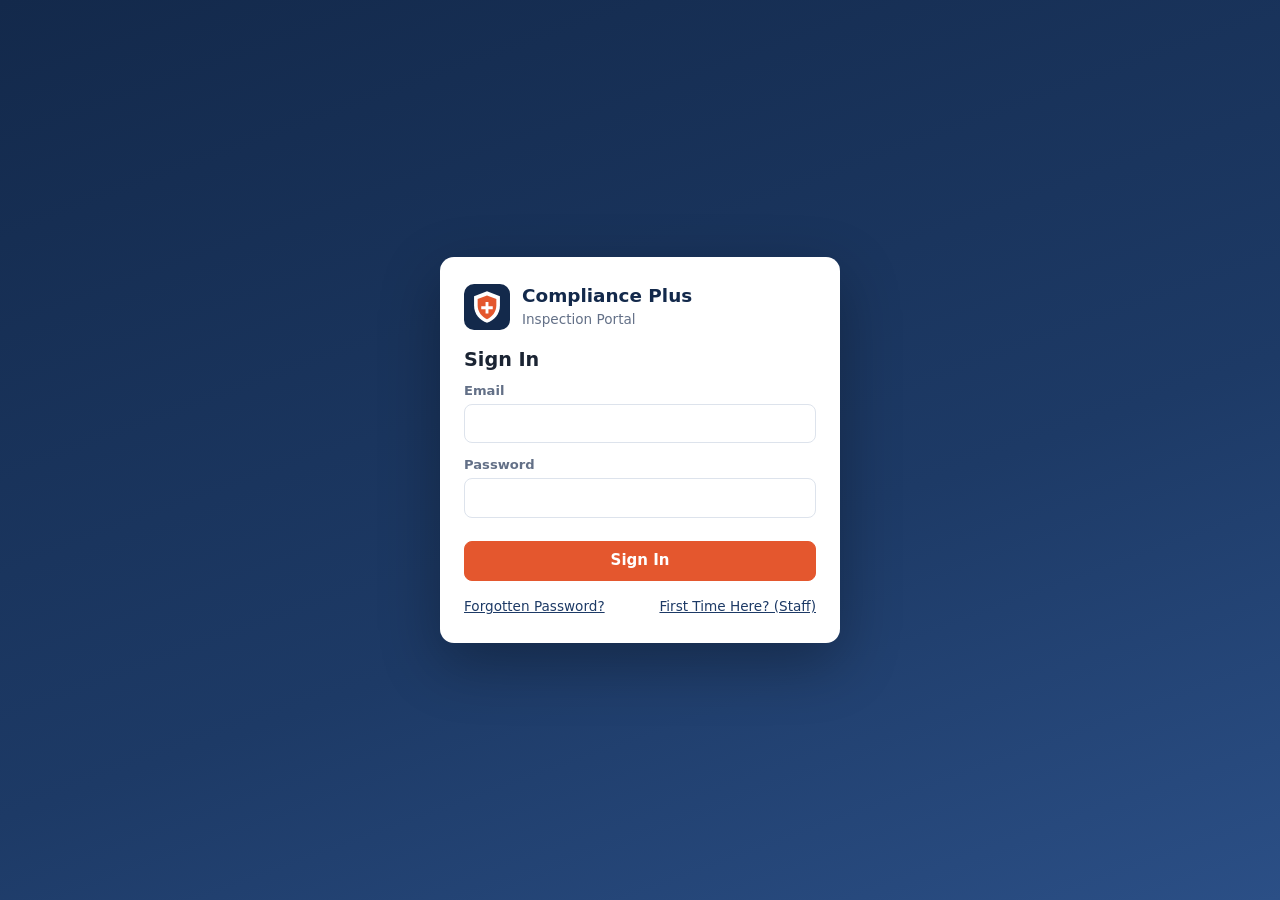
==== index.html @ 5e8f0bab "3D plan: Drone (fly) and Walk (eye height, walls block, doorways open) modes with keyboard, mouse, t" ====
<!doctype html>
<html lang="en-GB">
<head>
  <meta charset="utf-8">
  <meta name="viewport" content="width=device-width, initial-scale=1, viewport-fit=cover">
  <title>Compliance Plus Portal</title>
  <meta name="theme-color" content="#13294b">
  <link rel="icon" href="icon.svg" type="image/svg+xml">
  <link rel="manifest" href="manifest.webmanifest">
  <link rel="stylesheet" href="styles.css?v=1.5.0">
</head>
<body>
  <div id="app">
    <aside id="sidebar">
      <div class="brand" onclick="location.hash='#/'">
        <img src="icon.svg" alt="" class="brand-icon">
        <div>
          <div class="brand-name" id="brandName">Compliance Plus</div>
          <div class="brand-sub">Inspection Portal</div>
        </div>
      </div>
      <nav id="nav">
        <a href="#/" data-nav="dashboard"><span class="ni">▦</span><span>Dashboard</span></a>
        <a href="#/clients" data-nav="clients" class="staff-only"><span class="ni">◉</span><span>Clients &amp; Sites</span></a>
        <a href="#/due" data-nav="due" class="staff-only"><span class="ni">◷</span><span>Due &amp; Overdue</span></a>
        <a href="#/scan" data-nav="scan"><span class="ni">▣</span><span>Scan QR</span></a>
        <a href="#/settings" data-nav="settings" class="staff-only"><span class="ni">⚙</span><span>Settings</span></a>
        <a href="#/account" data-nav="account" class="cloud-only"><span class="ni">☺</span><span>Account</span></a>
      </nav>
      <div class="sidebar-foot" id="storageNote"></div>
    </aside>
    <main id="main">
      <header id="topbar">
        <div id="crumbs"></div>
        <div class="top-actions">
          <input id="quickSearch" type="search" placeholder="Find Item Ref, Client Or Site…" autocomplete="off">
        </div>
      </header>
      <section id="view"></section>
    </main>
  </div>
  <div id="printArea"></div>
  <div id="modalRoot"></div>
  <div id="toast"></div>

  <script src="config.js?v=1.5.0"></script>
  <script src="vendor/three.r128.min.js"></script>
  <script src="vendor/qrcode.min.js"></script>
  <script src="vendor/supabase.2.45.4.js"></script>
  <script src="js/store.js?v=1.5.0"></script>
  <script src="js/checklists.js?v=1.5.0"></script>
  <script src="js/plan2d.js?v=1.5.0"></script>
  <script src="js/plan3d.js?v=1.5.0"></script>
  <script src="js/qr.js?v=1.5.0"></script>
  <script src="js/report.js?v=1.5.0"></script>
  <script src="js/demo.js?v=1.5.0"></script>
  <script src="js/core.js?v=1.5.0"></script>
  <script src="js/cloud.js?v=1.5.0"></script>
  <script src="js/auth.js?v=1.5.0"></script>
  <script src="js/site.js?v=1.5.0"></script>
  <script src="js/item.js?v=1.5.0"></script>
  <script src="js/firedoor.js?v=1.5.0"></script>
  <script src="js/assess.js?v=1.5.0"></script>
  <script src="js/app.js?v=1.5.0"></script>
</body>
</html>
---- styles.css ----
:root {
  --navy: #13294b;
  --navy-2: #1d3a66;
  --accent: #e4572e;
  --accent-2: #c8441e;
  --bg: #f4f6fa;
  --card: #ffffff;
  --line: #dde3ec;
  --text: #1b2433;
  --muted: #637087;
  --pass: #2e9e5b;
  --fail: #d64545;
  --adv: #e0a020;
  --untested: #8a94a6;
  --radius: 10px;
  --shadow: 0 1px 2px rgba(19, 41, 75, .06), 0 4px 14px rgba(19, 41, 75, .06);
  font-family: "Segoe UI", system-ui, -apple-system, Roboto, Arial, sans-serif;
  color: var(--text);
}
* { box-sizing: border-box; }
html, body { margin: 0; height: 100%; background: var(--bg); }
body { font-size: 15px; line-height: 1.45; }
a { color: var(--navy-2); }
h1, h2, h3, h4 { margin: 0 0 .5em; line-height: 1.2; }
h1 { font-size: 1.5rem; }
h2 { font-size: 1.2rem; }
h3 { font-size: 1.02rem; }

#app { display: flex; min-height: 100vh; }
#sidebar {
  width: 230px; flex: 0 0 230px; background: var(--navy); color: #fff;
  display: flex; flex-direction: column; position: sticky; top: 0; height: 100vh;
}
.brand { display: flex; gap: 10px; align-items: center; padding: 18px 16px; cursor: pointer; border-bottom: 1px solid rgba(255,255,255,.08); }
.brand-icon { width: 38px; height: 38px; }
.brand-name { font-weight: 700; font-size: 1.05rem; }
.brand-sub { font-size: .75rem; opacity: .7; letter-spacing: .04em; text-transform: uppercase; }
#nav { display: flex; flex-direction: column; padding: 10px 8px; gap: 2px; }
#nav a { color: #d7e0ee; text-decoration: none; padding: 10px 12px; border-radius: 8px; display: flex; gap: 10px; align-items: center; }
#nav a:hover { background: rgba(255,255,255,.07); color: #fff; }
#nav a.active { background: var(--accent); color: #fff; }
.ni { width: 18px; text-align: center; }
.sidebar-foot { margin-top: auto; padding: 14px 16px; font-size: .75rem; opacity: .7; }

#main { flex: 1; min-width: 0; display: flex; flex-direction: column; }
#topbar {
  display: flex; justify-content: space-between; align-items: center; gap: 12px;
  padding: 12px 24px; background: var(--card); border-bottom: 1px solid var(--line); position: sticky; top: 0; z-index: 20;
}
#crumbs { font-size: .9rem; color: var(--muted); white-space: nowrap; overflow: hidden; text-overflow: ellipsis; }
#crumbs a { text-decoration: none; }
#quickSearch { width: 280px; max-width: 45vw; }
#view { padding: 22px 24px 60px; max-width: 1400px; width: 100%; }

/* Controls */
input, select, textarea {
  font: inherit; color: inherit; border: 1px solid var(--line); border-radius: 8px; padding: 8px 10px; background: #fff; width: 100%;
}
textarea { min-height: 70px; resize: vertical; }
input:focus, select:focus, textarea:focus { outline: 2px solid rgba(228,87,46,.35); border-color: var(--accent); }
label { display: block; font-size: .82rem; color: var(--muted); font-weight: 600; margin-bottom: 4px; }
.field { margin-bottom: 12px; }
.grid2 { display: grid; grid-template-columns: 1fr 1fr; gap: 0 14px; }
.grid3 { display: grid; grid-template-columns: repeat(3, 1fr); gap: 0 14px; }
.grid4 { display: grid; grid-template-columns: repeat(4, 1fr); gap: 0 14px; }
.btn {
  font: inherit; font-weight: 600; border: 1px solid var(--line); background: #fff; color: var(--text);
  padding: 8px 14px; border-radius: 8px; cursor: pointer; display: inline-flex; align-items: center; gap: 6px; text-decoration: none; white-space: nowrap;
}
.btn:hover { border-color: #b9c3d3; }
.btn.primary { background: var(--accent); border-color: var(--accent); color: #fff; }
.btn.primary:hover { background: var(--accent-2); }
.btn.navy { background: var(--navy); border-color: var(--navy); color: #fff; }
.btn.danger { color: var(--fail); }
.btn.small { padding: 5px 10px; font-size: .85rem; }
.btn.active { background: var(--navy); color: #fff; border-color: var(--navy); }
.btn:disabled { opacity: .5; cursor: default; }
.row { display: flex; gap: 8px; align-items: center; flex-wrap: wrap; }
.spread { display: flex; justify-content: space-between; align-items: center; gap: 12px; flex-wrap: wrap; }
.muted { color: var(--muted); }
.small { font-size: .85rem; }
.mt { margin-top: 16px; }
.mb { margin-bottom: 16px; }

.card { background: var(--card); border: 1px solid var(--line); border-radius: var(--radius); box-shadow: var(--shadow); padding: 18px; }
.card + .card { margin-top: 16px; }
.cards { display: grid; grid-template-columns: repeat(auto-fill, minmax(260px, 1fr)); gap: 14px; }
.tile { background: var(--card); border: 1px solid var(--line); border-radius: var(--radius); padding: 16px; box-shadow: var(--shadow); }
.tile .num { font-size: 2rem; font-weight: 700; color: var(--navy); }
.tile .lbl { color: var(--muted); font-size: .85rem; }
.tile.alert .num { color: var(--fail); }
.tiles { display: grid; grid-template-columns: repeat(auto-fill, minmax(170px, 1fr)); gap: 14px; margin-bottom: 18px; }
.link-card { cursor: pointer; transition: border-color .15s; }
.link-card:hover { border-color: var(--accent); }

table.list { width: 100%; border-collapse: collapse; background: #fff; }
table.list th, table.list td { text-align: left; padding: 9px 10px; border-bottom: 1px solid var(--line); vertical-align: top; }
table.list th { font-size: .78rem; text-transform: uppercase; letter-spacing: .04em; color: var(--muted); background: #f8fafc; }
table.list tr.click { cursor: pointer; }
table.list tr.click:hover td { background: #fbf6f4; }
.table-wrap { overflow-x: auto; border: 1px solid var(--line); border-radius: var(--radius); }

.badge { display: inline-block; padding: 2px 8px; border-radius: 999px; font-size: .75rem; font-weight: 700; white-space: nowrap; }
.b-pass { background: #e3f4ea; color: #1f7a45; }
.b-fail { background: #fbe4e4; color: #a82e2e; }
.b-advisory { background: #fdf1d6; color: #8a6200; }
.b-untested { background: #eceff4; color: #4d586b; }
.b-overdue { background: var(--fail); color: #fff; }
.b-due { background: #fdf1d6; color: #8a6200; }
.type-chip { display: inline-flex; align-items: center; justify-content: center; min-width: 38px; padding: 2px 6px; border-radius: 6px; font-size: .72rem; font-weight: 800; color: #fff; letter-spacing: .03em; }

.tabs { display: flex; gap: 4px; border-bottom: 2px solid var(--line); margin: 14px 0 16px; overflow-x: auto; overflow-y: hidden; scrollbar-width: none; }
.tabs a { padding: 9px 14px; text-decoration: none; color: var(--muted); font-weight: 600; border-bottom: 3px solid transparent; margin-bottom: -2px; white-space: nowrap; }
.tabs a.active { color: var(--navy); border-color: var(--accent); }

/* Plan workspace */
.plan-layout { display: grid; grid-template-columns: 1fr 300px; gap: 14px; }
.plan-stage { position: relative; background: #fff; border: 1px solid var(--line); border-radius: var(--radius); overflow: hidden; height: 64vh; min-height: 420px; }
.plan-stage canvas { display: block; width: 100%; height: 100%; touch-action: none; }
.plan-toolbar { display: flex; gap: 6px; flex-wrap: wrap; align-items: center; margin-bottom: 10px; }
.plan-hint { position: absolute; left: 10px; bottom: 10px; background: rgba(19,41,75,.82); color: #fff; padding: 6px 10px; border-radius: 6px; font-size: .8rem; pointer-events: none; }
.plan-side .card { padding: 14px; }
.legend { display: flex; gap: 10px; flex-wrap: wrap; font-size: .8rem; color: var(--muted); }
.legend i { display: inline-block; width: 10px; height: 10px; border-radius: 50%; margin-right: 4px; vertical-align: -1px; }
.floor-chips { display: flex; gap: 6px; flex-wrap: wrap; }

/* Inspection form */
.check-row { display: grid; grid-template-columns: 1fr auto; gap: 10px; align-items: center; padding: 10px 0; border-bottom: 1px solid var(--line); }
.check-row .q { font-weight: 500; }
.check-row .help { font-size: .8rem; color: var(--muted); }
.check-row .note { grid-column: 1 / -1; }
.seg { display: inline-flex; border: 1px solid var(--line); border-radius: 8px; overflow: hidden; }
.seg button { font: inherit; font-weight: 700; border: 0; background: #fff; padding: 9px 14px; cursor: pointer; border-right: 1px solid var(--line); min-width: 56px; }
.seg button:last-child { border-right: 0; }
.seg button.on-pass, .seg button.on-yes { background: var(--pass); color: #fff; }
.seg button.on-fail, .seg button.on-no { background: var(--fail); color: #fff; }
.seg button.on-na { background: var(--untested); color: #fff; }
.seg button.on-advisory { background: var(--adv); color: #fff; }
.reading-bad { border-color: var(--fail) !important; background: #fff5f5; }
.photos { display: flex; gap: 8px; flex-wrap: wrap; }
.photos .ph { position: relative; width: 96px; height: 96px; border-radius: 8px; overflow: hidden; border: 1px solid var(--line); background: #eef1f6; }
.photos .ph img { width: 100%; height: 100%; object-fit: cover; }
.photos .ph button { position: absolute; top: 3px; right: 3px; border: 0; border-radius: 50%; width: 22px; height: 22px; background: rgba(0,0,0,.6); color: #fff; cursor: pointer; }
.sticky-actions { position: sticky; bottom: 0; background: linear-gradient(transparent, var(--bg) 30%); padding: 16px 0 6px; display: flex; gap: 8px; justify-content: flex-end; }

.risk-Trivial, .risk-Low { background: #e3f4ea; color: #1f7a45; }
.risk-Tolerable { background: #edf6d9; color: #4f6d12; }
.risk-Moderate, .risk-Medium { background: #fdf1d6; color: #8a6200; }
.risk-Substantial, .risk-High { background: #fde2d3; color: #a6400f; }
.risk-Intolerable, .risk-VeryHigh { background: var(--fail); color: #fff; }

/* Modal & toast */
#modalRoot .backdrop { position: fixed; inset: 0; background: rgba(13, 24, 44, .5); display: flex; align-items: flex-start; justify-content: center; z-index: 100; padding: 5vh 12px; overflow-y: auto; }
.modal { background: #fff; border-radius: 12px; width: 100%; max-width: 620px; box-shadow: 0 20px 60px rgba(0,0,0,.3); }
.modal.wide { max-width: 900px; }
.modal-head { padding: 16px 20px; border-bottom: 1px solid var(--line); display: flex; justify-content: space-between; align-items: center; }
.modal-head h2 { margin: 0; }
.modal-body { padding: 18px 20px; }
.modal-foot { padding: 12px 20px; border-top: 1px solid var(--line); display: flex; justify-content: flex-end; gap: 8px; flex-wrap: wrap; }
.x { border: 0; background: none; font-size: 1.4rem; cursor: pointer; color: var(--muted); }
#toast { position: fixed; bottom: 22px; left: 50%; transform: translateX(-50%); background: var(--navy); color: #fff; padding: 10px 18px; border-radius: 8px; opacity: 0; transition: opacity .2s; pointer-events: none; z-index: 200; }
#toast.show { opacity: 1; }

.empty { text-align: center; padding: 40px 20px; color: var(--muted); }
.empty h3 { color: var(--text); }
.qr-box { text-align: center; }
.qr-box img { width: 160px; height: 160px; image-rendering: pixelated; }
.kv { display: grid; grid-template-columns: 150px 1fr; gap: 6px 12px; font-size: .92rem; }
.kv div:nth-child(odd) { color: var(--muted); }
video.scanner { width: 100%; max-width: 480px; border-radius: 10px; background: #000; }

/* Drone / walk on-screen controls */
.fly-pad { position: absolute; left: 0; right: 0; bottom: 44px; display: flex; justify-content: space-between; align-items: flex-end; padding: 0 16px; pointer-events: none; }
.fly-stick { width: 110px; height: 110px; border-radius: 50%; background: rgba(19,41,75,.18); border: 2px solid rgba(19,41,75,.35); position: relative; pointer-events: auto; touch-action: none; }
.fly-knob { position: absolute; left: 50%; top: 50%; width: 46px; height: 46px; margin: -23px 0 0 -23px; border-radius: 50%; background: rgba(19,41,75,.75); box-shadow: 0 2px 6px rgba(0,0,0,.25); transition: transform .05s; }
.fly-lift { display: flex; flex-direction: column; gap: 8px; pointer-events: auto; }
.fly-lift button { width: 52px; height: 52px; border-radius: 12px; border: 0; background: rgba(19,41,75,.75); color: #fff; font-size: 1.2rem; touch-action: none; cursor: pointer; }

/* Client logos */
.logo-box { width: 220px; height: 90px; border: 1px dashed #c5ccd8; border-radius: 8px; display: flex; align-items: center; justify-content: center; margin-bottom: 8px; background: #fafbfd; padding: 6px; }
.logo-box img { max-width: 100%; max-height: 100%; object-fit: contain; }
.client-logo { max-height: 56px; max-width: 140px; object-fit: contain; margin-right: 14px; }
.client-logo-sm { max-height: 22px; max-width: 60px; object-fit: contain; vertical-align: middle; margin-right: 4px; }
@media (max-width: 760px) { .client-logo { max-height: 40px; max-width: 90px; } }

/* Fire door inspection */
.fd-bar { padding: 12px 16px; }
@media (min-width: 1100px) { .fd-bar { position: sticky; top: 64px; z-index: 15; } }
.fd-box { border: 1px solid var(--line); border-left: 4px solid var(--fail); border-radius: 8px; padding: 10px 12px; margin-top: 6px; background: #fff8f8; }
.fd-box.warn { border-left-color: var(--adv); background: #fffaf0; }
.fd-box.good { border-left-color: var(--pass); background: #f4fbf6; }
.fd-box-h { font-weight: 700; font-size: .85rem; margin-bottom: 6px; }
.fd-photos { display: flex; gap: 12px; flex-wrap: wrap; }
.fd-photo { display: flex; flex-direction: column; gap: 6px; align-items: flex-start; }
.fd-photo .ph { position: relative; width: 120px; height: 90px; border-radius: 8px; overflow: hidden; border: 1px solid var(--line); }
.fd-photo .ph img { width: 100%; height: 100%; object-fit: cover; }
.fd-photo .ph button { position: absolute; top: 3px; right: 3px; border: 0; border-radius: 50%; width: 22px; height: 22px; background: rgba(0,0,0,.6); color: #fff; cursor: pointer; }
.fd-gapgrid { display: grid; grid-template-columns: 1fr minmax(120px, 200px) 1fr; grid-template-areas: "top top top" "left door right" "bottom bottom bottom"; gap: 8px; max-width: 560px; margin: 8px 0; }
.fd-gap-top { grid-area: top; display: flex; justify-content: center; gap: 12px; }
.fd-gap-bottom { grid-area: bottom; display: flex; justify-content: center; gap: 12px; }
.fd-gapgrid > .fd-gap-side:nth-of-type(2) { grid-area: left; }
.fd-gapgrid > .fd-gap-side:nth-of-type(4) { grid-area: right; }
.fd-gap-side { display: flex; flex-direction: column; justify-content: space-between; gap: 8px; }
.fd-door { grid-area: door; border: 3px solid var(--navy); border-radius: 4px; background: #eef2f7; min-height: 230px; display: flex; }
.fd-leaf { flex: 1; display: flex; align-items: center; justify-content: center; color: var(--muted); font-weight: 600; }
.fd-meet { width: 92px; border-left: 2px solid var(--navy); border-right: 2px solid var(--navy); display: flex; flex-direction: column; justify-content: space-between; padding: 4px; background: #fff; }
.fd-gap label { font-size: .72rem; margin-bottom: 2px; }
.fd-gap input { width: 92px; padding: 6px 8px; }
.fd-meet .fd-gap input { width: 78px; }
.reading-ok { border-color: var(--pass) !important; background: #f4fbf6; }
@media (max-width: 560px) { .fd-gapgrid { grid-template-columns: 1fr 1fr; grid-template-areas: "top top" "left right" "door door" "bottom bottom"; } .fd-door { min-height: 140px; } }

/* Roles & sign-in */
body.role-client .staff-only { display: none !important; }
body:not(.role-client) .client-only { display: none !important; }
body.cloud-on .local-only { display: none !important; }
body:not(.cloud-on) .cloud-only { display: none !important; }
body.auth-mode #app { display: none; }
#authScreen { min-height: 100vh; display: flex; align-items: center; justify-content: center; padding: 24px 16px; background: linear-gradient(160deg, var(--navy) 0%, var(--navy-2) 60%, #2b4f86 100%); }
.auth-card { background: #fff; border-radius: 14px; padding: 26px 24px; width: 100%; max-width: 400px; box-shadow: 0 20px 60px rgba(0,0,0,.3); }
.auth-brand { display: flex; gap: 12px; align-items: center; margin-bottom: 18px; }
.auth-brand img { width: 46px; height: 46px; }
.auth-name { font-weight: 700; font-size: 1.15rem; color: var(--navy); }
.auth-msg { font-size: .88rem; margin-bottom: 10px; min-height: 1px; }
.auth-msg.err { color: var(--fail); }
.auth-msg.ok { color: var(--pass); }
.sync-error, .sync-offline { color: #ffcf9e; }

/* Print area: reports and labels */
#printArea { display: none; }
body.printing #app { display: none; }
body.printing #printArea { display: block; background: #fff; }
.print-bar { position: sticky; top: 0; z-index: 10; background: var(--navy); color: #fff; padding: 10px 16px; display: flex; gap: 8px; align-items: center; justify-content: space-between; }
.print-bar .btn { border-color: transparent; }

.report { max-width: 210mm; margin: 0 auto; background: #fff; color: #1b2433; font-size: 10.5pt; }
.report .page { padding: 16mm 15mm; page-break-after: always; break-after: page; }
.report .page:last-child { page-break-after: auto; break-after: auto; }
.report h1 { font-size: 20pt; color: var(--navy); }
.report h2 { font-size: 14pt; color: var(--navy); border-bottom: 2px solid var(--accent); padding-bottom: 4px; margin-top: 14px; }
.report h3 { font-size: 11.5pt; color: var(--navy); margin-top: 12px; }
.report table { width: 100%; border-collapse: collapse; margin: 6px 0 12px; font-size: 9pt; page-break-inside: auto; }
.report th, .report td { border: 1px solid #cfd6e1; padding: 4px 6px; text-align: left; vertical-align: top; }
.report th { background: #eef2f8; }
.report tr { page-break-inside: avoid; }
.report .cover { min-height: 260mm; display: flex; flex-direction: column; }
.report .cover-band { background: var(--navy); color: #fff; padding: 14mm 12mm; border-radius: 6px; }
.report .cover-band h1 { color: #fff; font-size: 24pt; margin: 6mm 0 2mm; }
.report .cover-meta { margin-top: 10mm; }
.report .plan-img { width: 100%; border: 1px solid #cfd6e1; border-radius: 4px; }
.report .photo-grid { display: flex; flex-wrap: wrap; gap: 4px; }
.report .photo-grid img { width: 30mm; height: 30mm; object-fit: cover; border: 1px solid #ccd; }
.report .defect { border: 1px solid #f0c7c7; border-left: 4px solid var(--fail); border-radius: 4px; padding: 6px 8px; margin-bottom: 6px; page-break-inside: avoid; }
.report .sumgrid { display: grid; grid-template-columns: repeat(4, 1fr); gap: 6px; margin: 8px 0 12px; }
.report .sumgrid div { border: 1px solid #cfd6e1; border-radius: 4px; padding: 6px; text-align: center; }
.report .sumgrid b { display: block; font-size: 16pt; color: var(--navy); }

.labels-sheet { width: 210mm; margin: 0 auto; background: #fff; }
.labels-page { width: 210mm; height: 297mm; position: relative; page-break-after: always; break-after: page; overflow: hidden; }
.label { position: absolute; display: flex; gap: 2mm; align-items: center; overflow: hidden; padding: 1.5mm 2mm; font-family: Arial, sans-serif; color: #111; }
.label img { flex: none; }
.label .lt { min-width: 0; }
.label .lb { font-weight: 700; color: #13294b; }
.label .lr { font-weight: 800; }
.screen-outline .label { outline: 1px dashed #c5ccd8; }

@media print {
  @page { size: A4; margin: 0; }
  body { background: #fff; }
  .print-bar { display: none; }
  .screen-outline .label { outline: none; }
}

/* Phones & tablets */
@media (max-width: 980px) {
  .plan-layout { grid-template-columns: 1fr; }
  .grid4 { grid-template-columns: 1fr 1fr; }
}
@media (max-width: 760px) {
  #app { flex-direction: column; }
  #sidebar { width: 100%; height: auto; flex: none; position: sticky; top: 0; z-index: 30; flex-direction: row; align-items: center; }
  .brand { border: 0; padding: 8px 12px; }
  .brand-sub, .sidebar-foot { display: none; }
  #nav { position: fixed; bottom: 0; left: 0; right: 0; flex-direction: row; justify-content: space-around; background: var(--navy); padding: 4px 4px calc(4px + env(safe-area-inset-bottom)); z-index: 40; }
  #nav a { flex-direction: column; gap: 0; font-size: .68rem; padding: 6px 4px; flex: 1; text-align: center; }
  #nav a .ni { font-size: 1.1rem; width: auto; }
  #topbar { position: static; padding: 8px 16px; flex-direction: column; align-items: stretch; }
  #quickSearch { width: 100%; max-width: none; }
  #view { padding: 16px 16px 90px; }
  .grid2, .grid3, .grid4 { grid-template-columns: 1fr; }
  .plan-stage { height: 58vh; }
  .kv { grid-template-columns: 1fr; }
  .kv div:nth-child(odd) { margin-top: 6px; }
  .check-row { grid-template-columns: 1fr; }
}
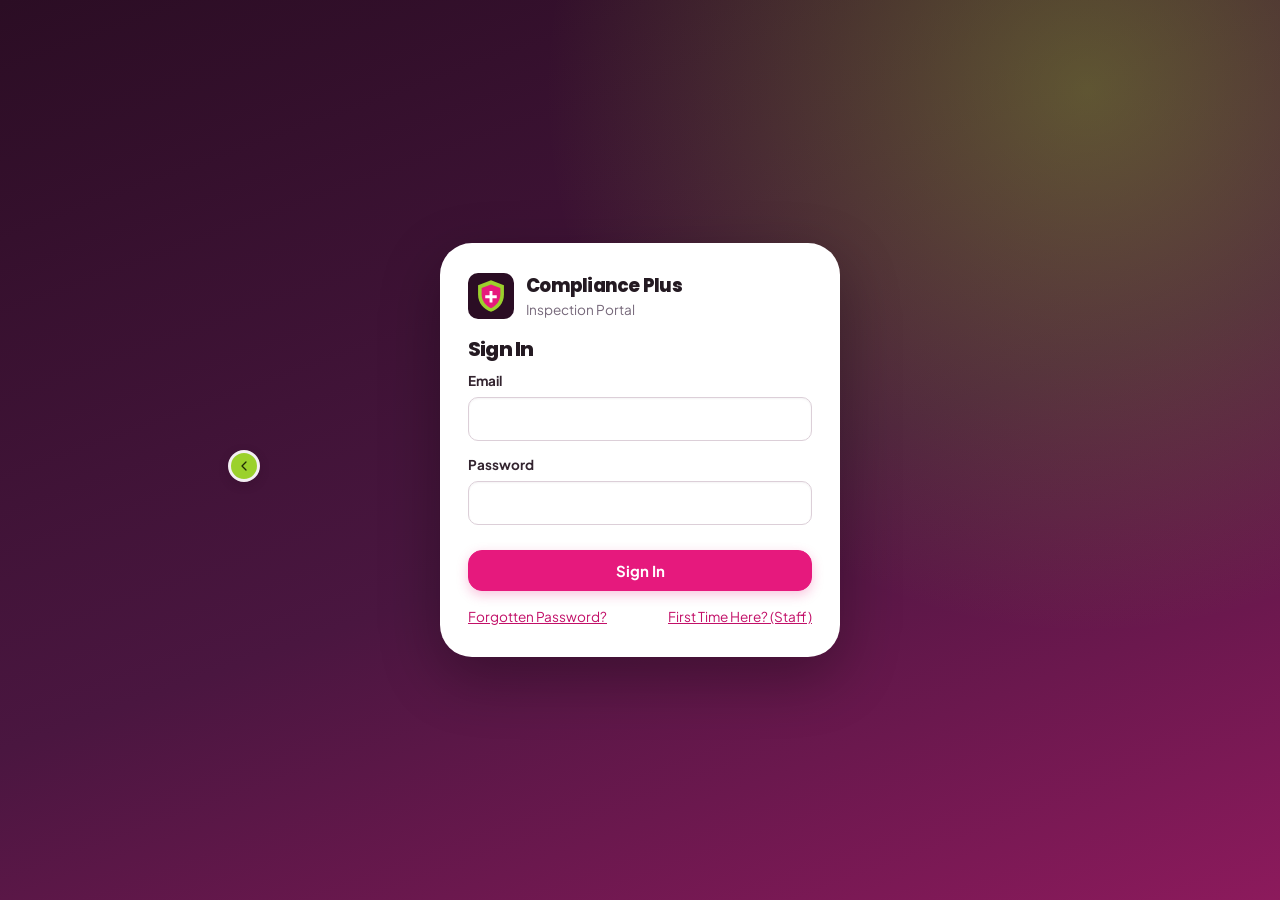
==== commit 27d9aaf1: "v1.6.0: pink and lime restyle matching Knights Court (Rudo fonts, dark side menu with icons and fold" ====
--- a/index.html
+++ b/index.html
@@ -4,10 +4,14 @@
   <meta charset="utf-8">
   <meta name="viewport" content="width=device-width, initial-scale=1, viewport-fit=cover">
   <title>Compliance Plus Portal</title>
-  <meta name="theme-color" content="#13294b">
+  <meta name="theme-color" content="#2b0d24">
   <link rel="icon" href="icon.svg" type="image/svg+xml">
   <link rel="manifest" href="manifest.webmanifest">
-  <link rel="stylesheet" href="styles.css?v=1.5.0">
+  <link rel="preconnect" href="https://fonts.googleapis.com">
+  <link rel="preconnect" href="https://fonts.gstatic.com" crossorigin>
+  <link rel="stylesheet" href="https://fonts.googleapis.com/css2?family=Poppins:wght@600;700;800&family=Plus+Jakarta+Sans:wght@400;500;600;700;800&display=swap">
+  <link rel="stylesheet" href="styles.css?v=1.6.0">
+  <link rel="stylesheet" href="theme.css?v=1.6.0">
 </head>
 <body>
   <div id="app">
@@ -43,24 +47,25 @@
   <div id="modalRoot"></div>
   <div id="toast"></div>
 
-  <script src="config.js?v=1.5.0"></script>
+  <script src="config.js?v=1.6.0"></script>
   <script src="vendor/three.r128.min.js"></script>
   <script src="vendor/qrcode.min.js"></script>
   <script src="vendor/supabase.2.45.4.js"></script>
-  <script src="js/store.js?v=1.5.0"></script>
-  <script src="js/checklists.js?v=1.5.0"></script>
-  <script src="js/plan2d.js?v=1.5.0"></script>
-  <script src="js/plan3d.js?v=1.5.0"></script>
-  <script src="js/qr.js?v=1.5.0"></script>
-  <script src="js/report.js?v=1.5.0"></script>
-  <script src="js/demo.js?v=1.5.0"></script>
-  <script src="js/core.js?v=1.5.0"></script>
-  <script src="js/cloud.js?v=1.5.0"></script>
-  <script src="js/auth.js?v=1.5.0"></script>
-  <script src="js/site.js?v=1.5.0"></script>
-  <script src="js/item.js?v=1.5.0"></script>
-  <script src="js/firedoor.js?v=1.5.0"></script>
-  <script src="js/assess.js?v=1.5.0"></script>
-  <script src="js/app.js?v=1.5.0"></script>
+  <script src="js/store.js?v=1.6.0"></script>
+  <script src="js/checklists.js?v=1.6.0"></script>
+  <script src="js/plan2d.js?v=1.6.0"></script>
+  <script src="js/plan3d.js?v=1.6.0"></script>
+  <script src="js/qr.js?v=1.6.0"></script>
+  <script src="js/report.js?v=1.6.0"></script>
+  <script src="js/demo.js?v=1.6.0"></script>
+  <script src="js/core.js?v=1.6.0"></script>
+  <script src="js/cloud.js?v=1.6.0"></script>
+  <script src="js/auth.js?v=1.6.0"></script>
+  <script src="js/site.js?v=1.6.0"></script>
+  <script src="js/item.js?v=1.6.0"></script>
+  <script src="js/firedoor.js?v=1.6.0"></script>
+  <script src="js/assess.js?v=1.6.0"></script>
+  <script src="js/theme.js?v=1.6.0"></script>
+  <script src="js/app.js?v=1.6.0"></script>
 </body>
 </html>
--- a/theme.css
+++ b/theme.css
@@ -0,0 +1,249 @@
+/* Compliance Plus - the new look (v1.6.0), matching the Knights Court restyle (v17.412):
+   Poppins headings and Plus Jakarta Sans text, rounded cards and buttons, a dark side menu with line icons and a round fold button,
+   a modern dashboard (dark title bars, big numbers with an icon square, a score ring, a month calendar) and JotForm-style data entry.
+   Colours: pink and lime green on a deep berry base.  Loaded AFTER styles.css; remove the theme lines in index.html to switch it off.
+   Printed reports and QR labels keep their own plain print styles. */
+
+:root {
+  --navy: #2b0d24;          /* deep berry: the dark base (side menu, title bars) */
+  --navy-2: #4a1640;
+  --accent: #e6197d;        /* pink */
+  --accent-2: #c20f68;
+  --pink-soft: #fde7f2;
+  --lime: #9bd12c;          /* lime green */
+  --lime-2: #7fb316;
+  --lime-ink: #4d7a00;      /* lime dark enough for text on white */
+  --lime-soft: #f1f9e0;
+  --bar: #2b0d24;
+  --bg: #f4eff3;
+  --line: #e7dde4;
+  --text: #241a22;
+  --muted: #76687a;
+  --radius: 22px;
+  --shadow: none;
+  --side-w: 244px;
+  --jf-line: #dccfd8; --jf-line-hover: #bfa9b8;
+  font-family: 'Plus Jakarta Sans', "Segoe UI", system-ui, sans-serif;
+}
+body { font-family: 'Plus Jakarta Sans', "Segoe UI", system-ui, sans-serif; font-size: 15px; }
+a { color: var(--accent-2); }
+h1, h2, h3, h4 { font-family: 'Poppins', 'Plus Jakarta Sans', sans-serif; font-weight: 800; letter-spacing: -.04em; color: var(--text); }
+h1 { font-size: 1.75rem; letter-spacing: -.05em; }
+h2 { font-size: 1.25rem; }
+h3 { font-size: 1.05rem; letter-spacing: -.02em; }
+
+/* ---- cards, tiles, buttons, tables ------------------------------------------------------------------------------------------ */
+.card, .tile { border: 0; border-radius: var(--radius); box-shadow: 0 1px 0 rgba(43, 13, 36, .04); }
+.card { padding: 20px; }
+.link-card { transition: box-shadow .15s, transform .15s; }
+.link-card:hover { box-shadow: 0 10px 26px rgba(43, 13, 36, .12), inset 0 3px 0 var(--accent); border-color: transparent; }
+.tile .num { font-family: 'Poppins', sans-serif; font-weight: 800; letter-spacing: -.045em; color: var(--text); }
+.btn { border-radius: 14px; font-weight: 700; padding: 9px 16px; border-color: var(--line); }
+.btn:hover { border-color: var(--jf-line-hover); }
+.btn.primary { background: var(--accent); border-color: var(--accent); box-shadow: 0 4px 12px rgba(230, 25, 125, .25); }
+.btn.primary:hover { background: var(--accent-2); border-color: var(--accent-2); }
+.btn.navy, .btn.active { background: var(--navy); border-color: var(--navy); color: #fff; }
+.btn.lime { background: var(--lime); border-color: var(--lime); color: #1f2a06; }
+.btn.small { border-radius: 11px; }
+table.list th { font-weight: 800; color: var(--muted); background: #faf6f9; }
+table.list tr.click:hover td { background: #fdf2f8; }
+.table-wrap { border: 0; border-radius: 16px; }
+.tabs { border-bottom-color: var(--line); }
+.tabs a { font-weight: 700; }
+.tabs a.active { color: var(--text); border-color: var(--accent); }
+.badge { font-weight: 800; }
+.seg { border-radius: 999px; }
+#topbar { background: rgba(255, 255, 255, .92); backdrop-filter: blur(6px); border-bottom: 1px solid var(--line); }
+#quickSearch { border-radius: 999px; padding-left: 16px; background: #faf6f9; }
+#toast { background: var(--navy); border-radius: 14px; box-shadow: inset 0 -3px 0 var(--lime); }
+.modal { border-radius: 22px; overflow: hidden; }
+.modal-head { background: var(--bar); color: #fff; border-bottom: 0; }
+.modal-head h2 { color: #fff; font-size: 1.05rem; letter-spacing: -.02em; }
+.modal-head .x { color: #f2c6dd; }
+.empty h3 { color: var(--text); }
+.plan-stage { border: 0; border-radius: 18px; }
+.plan-hint { background: rgba(43, 13, 36, .85); border-radius: 10px; }
+.fly-stick { background: rgba(43, 13, 36, .16); border-color: rgba(230, 25, 125, .45); }
+.fly-knob, .fly-lift button { background: rgba(43, 13, 36, .8); }
+.fly-knob { box-shadow: 0 0 0 3px var(--lime); }
+.fd-door { border-color: var(--navy); background: #f6eef3; }
+.fd-meet { border-color: var(--navy); }
+.logo-box { border-radius: 14px; border-color: var(--jf-line); }
+
+/* sign-in screen */
+#authScreen { background: radial-gradient(circle at 85% 10%, rgba(155, 209, 44, .35), transparent 40%), linear-gradient(160deg, #2b0d24 0%, #4a1640 55%, #8c1a5c 100%); }
+.auth-card { border-radius: 32px; padding: 30px 28px; }
+.auth-name { font-family: 'Poppins', sans-serif; font-weight: 800; letter-spacing: -.04em; color: var(--text); }
+
+/* print bar on screen */
+.print-bar { background: var(--navy); }
+
+/* ---- the side menu ------------------------------------------------------------------------------------------------------------ */
+#sidebar { width: var(--side-w); flex: 0 0 var(--side-w); background: linear-gradient(180deg, #33102b 0%, #22091d 100%); transition: width .2s, flex-basis .2s; }
+.brand { padding: 20px 18px; border-bottom: 1px solid rgba(255, 255, 255, .08); }
+.brand-name { font-family: 'Poppins', sans-serif; font-weight: 800; letter-spacing: -.04em; font-size: 1.12rem; }
+.brand-sub { color: var(--lime); opacity: 1; font-weight: 700; font-size: .7rem; }
+#nav { padding: 12px 12px; gap: 4px; }
+#nav a { padding: 11px 13px; border-radius: 12px; color: #ecd3e3; font-weight: 600; gap: 12px; }
+#nav a:hover { background: rgba(255, 255, 255, .09); color: #fff; }
+#nav a.active { background: var(--accent); color: #fff; box-shadow: 0 6px 16px rgba(230, 25, 125, .38); }
+#nav a .ni { display: none; }
+.nav-icon { flex: 0 0 22px; width: 22px; height: 22px; color: var(--lime); display: inline-flex; }
+.nav-icon svg { width: 22px; height: 22px; }
+#nav a.active .nav-icon { color: #fff; }
+.nav-label { white-space: nowrap; overflow: hidden; text-overflow: ellipsis; }
+.sidebar-foot { color: #e4c6d8; opacity: .85; }
+
+/* "Hello" block at the top of the menu */
+.side-profile { display: flex; flex-direction: column; align-items: center; gap: 8px; padding: 16px 8px 16px; margin: 0 12px 4px; border-bottom: 1px solid rgba(255, 255, 255, .1); text-align: center; }
+.side-profile .avatar { width: 62px; height: 62px; border-radius: 50%; display: inline-flex; align-items: center; justify-content: center; background: var(--accent); color: #fff; box-shadow: 0 0 0 4px rgba(155, 209, 44, .55); }
+.side-profile .who b { display: block; color: #fff; font-size: 15px; font-weight: 800; letter-spacing: -.01em; }
+.side-profile .who small { display: block; color: var(--lime); font-size: 12px; font-weight: 700; margin-top: 2px; }
+
+/* the round fold button */
+.side-collapse { position: fixed; top: 50vh; left: calc(var(--side-w) - 16px); z-index: 35; width: 32px; height: 32px; border-radius: 50%; border: 3px solid var(--bg); background: var(--lime); color: #1f2a06;
+  display: inline-flex; align-items: center; justify-content: center; cursor: pointer; padding: 0; box-shadow: 0 3px 10px rgba(43, 13, 36, .25); transition: left .2s, transform .2s; }
+.side-collapse:hover { background: #b2e04a; }
+.side-collapse svg { width: 16px; height: 16px; transition: transform .2s; }
+body.side-collapsed { --side-w: 76px; }
+body.side-collapsed .side-collapse svg { transform: rotate(180deg); }
+body.side-collapsed .brand > div, body.side-collapsed .nav-label, body.side-collapsed .sidebar-foot, body.side-collapsed .side-profile .who { display: none; }
+body.side-collapsed .brand { justify-content: center; padding: 18px 8px; }
+body.side-collapsed #nav { padding: 12px 10px; }
+body.side-collapsed #nav a { justify-content: center; padding: 11px 0; }
+body.side-collapsed .side-profile { margin: 0 6px 4px; padding: 14px 0 12px; }
+body.side-collapsed .side-profile .avatar { width: 44px; height: 44px; }
+body.side-collapsed .side-profile .avatar svg { width: 22px; height: 22px; }
+
+/* ---- the dashboard -------------------------------------------------------------------------------------------------------------- */
+.dash-hello { margin-bottom: 18px; }
+.dash-hello h1 { margin: 0; }
+.dash-hello .muted { font-weight: 600; }
+.dash-stats { display: grid; grid-template-columns: repeat(auto-fit, minmax(210px, 1fr)); gap: 14px; margin-bottom: 14px; }
+.dash-stat { position: relative; display: flex; flex-direction: column; min-height: 138px; border-radius: 20px; overflow: hidden; background: #fff; color: var(--text); text-decoration: none; border: 0; padding: 0; text-align: left; font: inherit; }
+button.dash-stat, a.dash-stat { cursor: pointer; transition: box-shadow .15s; }
+button.dash-stat:hover, a.dash-stat:hover { box-shadow: 0 10px 26px rgba(43, 13, 36, .14); }
+.dash-stat-lbl { padding: 10px 18px; background: var(--bar); color: #fff; font-size: 12px; font-weight: 700; letter-spacing: .07em; text-transform: uppercase; }
+.dash-stat-num { padding: 18px 18px 22px; font-family: 'Poppins', sans-serif; font-size: 46px; font-weight: 800; letter-spacing: -.045em; line-height: 1; }
+.dash-stat-sub { padding: 0 18px 16px; margin-top: -12px; font-size: 12.5px; color: var(--muted); font-weight: 600; max-width: calc(100% - 80px); }
+.dash-stat-ic { position: absolute; right: 16px; bottom: 18px; width: 52px; height: 52px; border-radius: 14px; background: var(--accent); color: #fff; display: inline-flex; align-items: center; justify-content: center; }
+.dash-stat-ic svg { width: 26px; height: 26px; }
+.dash-stat-ic.lime { background: var(--lime); color: #1f2a06; }
+.dash-stat-ic.berry { background: var(--navy); }
+.dash-stat-ic.red { background: var(--fail); }
+.dash-stat.alert .dash-stat-num { color: var(--fail); }
+.dash-ring { isolation: isolate; position: relative; width: 104px; height: 104px; margin: 14px 18px 16px auto; border-radius: 50%; display: grid; place-items: center;
+  font-family: 'Poppins', sans-serif; font-size: 25px; font-weight: 800; letter-spacing: -.04em; background: conic-gradient(var(--ring, var(--lime)) calc(var(--pct, 0) * 1%), #efe6ec 0); }
+.dash-ring::before { content: ''; position: absolute; inset: 11px; border-radius: 50%; background: #fff; z-index: -1; }
+.dash-ring-wrap { display: flex; align-items: center; }
+.dash-ring-wrap .dash-stat-sub { margin: 0; padding: 0 0 0 18px; max-width: none; flex: 1; }
+
+.dash-row { display: grid; grid-template-columns: 1.1fr 1fr; gap: 14px; margin-bottom: 14px; align-items: start; }
+.dash-row > .card + .card, .grid2 > .card + .card { margin-top: 0; }
+@media (max-width: 900px) { .dash-row { grid-template-columns: 1fr; } }
+.dash-bar { display: grid; grid-template-columns: 96px 1fr 34px; align-items: center; gap: 10px; margin: 11px 0; font-size: 13.5px; }
+.dash-bar-name { font-weight: 700; color: #4a3a46; }
+.dash-bar-track { height: 12px; border-radius: 999px; background: #f1e8ee; overflow: hidden; }
+.dash-bar-fill { display: block; height: 100%; border-radius: 999px; min-width: 4px; }
+.dash-bar-n { text-align: right; font-family: 'Poppins', sans-serif; font-weight: 800; }
+.dash-cal { display: grid; grid-template-columns: repeat(7, 1fr); gap: 4px; text-align: center; }
+.dash-dow { font-size: 11px; font-weight: 800; color: #9a8a96; padding: 4px 0; letter-spacing: .05em; }
+.dash-day { position: relative; font-size: 13px; font-weight: 600; padding: 7px 0; border-radius: 10px; color: #4a3a46; }
+.dash-blank { visibility: hidden; }
+.dash-has::after { content: ''; position: absolute; left: 50%; bottom: 2px; width: 5px; height: 5px; margin-left: -2.5px; border-radius: 50%; background: var(--lime-2); }
+.dash-has.dash-over::after { background: var(--fail); }
+.dash-today { background: var(--accent); color: #fff; font-weight: 800; }
+.dash-today.dash-has::after { background: #fff; }
+.dash-nexts { margin-top: 10px; border-top: 1px solid var(--line); padding-top: 8px; }
+.dash-next { display: flex; gap: 10px; align-items: baseline; width: 100%; text-align: left; border: 0; background: transparent; padding: 5px 4px; border-radius: 8px; cursor: pointer; font: inherit; color: var(--text); text-decoration: none; }
+.dash-next:hover { background: #fdf2f8; }
+.dash-next b { flex: 0 0 52px; font-family: 'Poppins', sans-serif; font-size: 12.5px; color: var(--accent); }
+.dash-next span { font-size: 13px; }
+
+/* dark title bars on the dashboard's cards (and on form cards, below) */
+.card.barred { overflow: hidden; padding-top: 0; }
+.card.barred > .card-bar { margin: 0 -20px 14px; padding: 10px 20px; background: var(--bar); color: #fff; display: flex; align-items: center; justify-content: space-between; gap: 10px; min-height: 42px; }
+.card.barred > .card-bar h2, .card.barred > .card-bar h3 { margin: 0; color: #fff; font-family: 'Plus Jakarta Sans', sans-serif; font-size: 13px; font-weight: 700; letter-spacing: .03em; }
+.card.barred > .card-bar a, .card.barred > .card-bar .btn { background: rgba(255, 255, 255, .14); color: #fff; padding: 4px 12px; font-size: 11.5px; border-radius: 999px; border: 0; text-decoration: none; font-weight: 700; }
+.card.barred > .card-bar a:hover, .card.barred > .card-bar .btn:hover { background: var(--accent); }
+
+/* ---- data entry (JotForm style) ----------------------------------------------------------------------------------------------- */
+label { font-family: 'Plus Jakarta Sans', sans-serif; font-size: 13.5px; font-weight: 700; color: #33242f; margin-bottom: 6px; }
+.field { margin-bottom: 14px; }
+input:not([type=checkbox]):not([type=radio]):not([type=file]):not([type=range]):not([type=color]), select, textarea {
+  min-height: 44px; padding: 10px 14px; border: 1px solid var(--jf-line); border-radius: 10px; background-color: #fff; font-size: 15px; line-height: 1.35;
+  box-shadow: inset 0 1px 2px rgba(43, 13, 36, .05); transition: border-color .15s, box-shadow .15s; }
+textarea { min-height: 92px; }
+input:hover, select:hover, textarea:hover { border-color: var(--jf-line-hover); }
+input:focus, select:focus, textarea:focus { outline: 0; border-color: var(--accent); box-shadow: 0 0 0 3px rgba(230, 25, 125, .18); }
+input::placeholder, textarea::placeholder { color: #a898a4; }
+input:disabled, select:disabled, textarea:disabled { background: #f6f1f4; color: #8f7f8b; }
+select { appearance: none; -webkit-appearance: none; padding-right: 40px; cursor: pointer;
+  background-image: url("data:image/svg+xml,%3Csvg xmlns='http://www.w3.org/2000/svg' viewBox='0 0 24 24' fill='none' stroke='%23c20f68' stroke-width='2.4' stroke-linecap='round' stroke-linejoin='round'%3E%3Cpath d='M6 9l6 6 6-6'/%3E%3C/svg%3E");
+  background-repeat: no-repeat; background-position: right 12px center; background-size: 18px; }
+select[multiple] { background-image: none; padding-right: 14px; }
+input[type=file] { width: 100%; padding: 9px 10px; border: 1px dashed var(--jf-line-hover); border-radius: 10px; background: #fbf7fa; font-size: 13.5px; }
+input[type=file]::file-selector-button { margin-right: 12px; padding: 7px 14px; border: 0; border-radius: 999px; background: var(--navy); color: #fff; font-weight: 700; cursor: pointer; font-family: inherit; }
+input[type=file]::file-selector-button:hover { background: var(--accent); }
+#quickSearch { min-height: 40px; }
+
+/* on / off switches instead of tick boxes */
+input[type=checkbox] { appearance: none; -webkit-appearance: none; flex: 0 0 auto; position: relative; width: 42px; height: 24px; margin: 0 10px 0 0; padding: 0; border: 0; border-radius: 999px;
+  background: #d6c8d1; cursor: pointer; vertical-align: middle; transition: background .18s; box-shadow: none; min-height: 0; }
+input[type=checkbox]::after { content: ''; position: absolute; top: 3px; left: 3px; width: 18px; height: 18px; border-radius: 50%; background: #fff; box-shadow: 0 1px 3px rgba(43, 13, 36, .35); transition: transform .18s; }
+input[type=checkbox]:checked { background: var(--lime-2); }
+input[type=checkbox]:checked::after { transform: translateX(18px); }
+input[type=checkbox]:focus-visible { outline: 3px solid rgba(230, 25, 125, .35); outline-offset: 2px; }
+label:has(> input[type=checkbox]) { display: flex; align-items: center; cursor: pointer; }
+input[type=radio] { accent-color: var(--accent); }
+
+/* Pass / Fail / Yes / No / N/A as a row of pills */
+.seg { display: inline-flex; flex-wrap: wrap; gap: 6px; border: 0; overflow: visible; }
+.seg button { border: 1.5px solid var(--jf-line); border-radius: 999px; padding: 8px 18px; background: #fff; color: #4a3a46; font-size: 13.5px; transition: background .15s, border-color .15s, color .15s; }
+.seg button:last-child { border-right: 1.5px solid var(--jf-line); }
+.seg button:hover { border-color: var(--jf-line-hover); background: #fbf6f9; }
+.seg button[class*="on-"] { border-color: transparent; }
+.seg button.on-pass, .seg button.on-yes { background: #16794b; color: #fff; }
+.seg button.on-fail, .seg button.on-no { background: #b42318; color: #fff; }
+.seg button.on-advisory { background: #c88100; color: #fff; }
+.seg button.on-na { background: #7a6b77; color: #fff; }
+
+/* one clear row per question */
+.check-row { padding: 14px 4px; border-bottom: 1px solid #efe6ec; }
+.check-row .q { font-weight: 600; font-size: 14.5px; color: #33242f; }
+.check-row .help { color: var(--muted); }
+
+/* the sticky save row */
+.sticky-actions { background: linear-gradient(transparent, var(--bg) 30%); }
+
+/* ---- phones ----------------------------------------------------------------------------------------------------------------------- */
+@media (max-width: 760px) {
+  #sidebar { width: 100%; flex: none; }
+  .side-collapse, .side-profile { display: none; }
+  body.side-collapsed .brand > div { display: block; }
+  #nav { background: #22091d; }
+  #nav a { color: #ecd3e3; padding: 6px 2px; }
+  #nav a .ni { display: none; }
+  #nav a .nav-icon { width: 20px; height: 20px; flex: none; }
+  #nav a .nav-label, body.side-collapsed #nav a .nav-label { display: block; font-size: .66rem; }
+  #nav a.active { box-shadow: none; }
+  #nav a { flex-direction: column; gap: 2px; justify-content: center; }
+  input:not([type=checkbox]):not([type=radio]):not([type=file]):not([type=range]), select, textarea { font-size: 16px; }
+  .dash-stats { grid-template-columns: 1fr 1fr; }
+  .dash-stat-num { font-size: 36px; }
+  .dash-stat-ic { width: 40px; height: 40px; right: 12px; bottom: 14px; }
+  .dash-stat-ic svg { width: 20px; height: 20px; }
+  .dash-ring { width: 84px; height: 84px; font-size: 20px; margin: 12px auto; }
+  .dash-ring::before { inset: 9px; }
+  .dash-ring-wrap { flex-direction: column-reverse; align-items: stretch; }
+  .dash-ring-wrap .dash-stat-sub { padding: 0 14px 12px; }
+  .dash-bar { grid-template-columns: 84px 1fr 28px; }
+  .card { padding: 16px; }
+  .card.barred > .card-bar { margin: 0 -16px 14px; padding: 10px 16px; }
+}
+
+/* ---- printing: keep reports plain -------------------------------------------------------------------------------------------------- */
+.report h1, .report h2, .report h3 { font-family: 'Poppins', Arial, sans-serif; letter-spacing: -.02em; }
+.report { font-family: 'Plus Jakarta Sans', Arial, sans-serif; }
+.label { font-family: Arial, sans-serif; }
+.label .lb { color: var(--navy); }
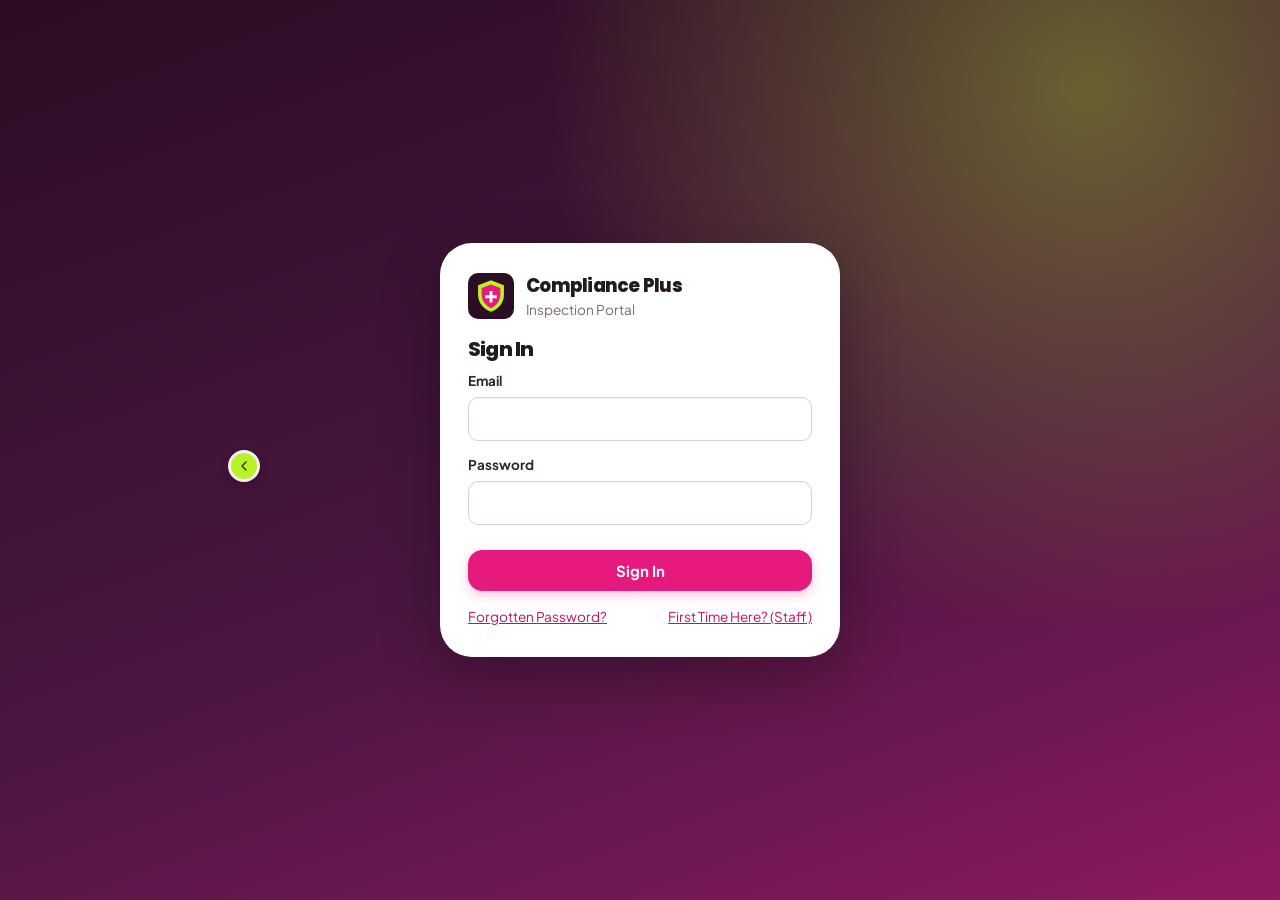
==== commit b948d3e6: "Brighter lime green (v1.8.1) Co-Authored-By: Claude Opus 5.5 <noreply@anthropic.com>" ====
--- a/index.html
+++ b/index.html
@@ -10,8 +10,8 @@
   <link rel="preconnect" href="https://fonts.googleapis.com">
   <link rel="preconnect" href="https://fonts.gstatic.com" crossorigin>
   <link rel="stylesheet" href="https://fonts.googleapis.com/css2?family=Poppins:wght@600;700;800&family=Plus+Jakarta+Sans:wght@400;500;600;700;800&display=swap">
-  <link rel="stylesheet" href="styles.css?v=1.6.0">
-  <link rel="stylesheet" href="theme.css?v=1.6.0">
+  <link rel="stylesheet" href="styles.css?v=1.8.1">
+  <link rel="stylesheet" href="theme.css?v=1.8.1">
 </head>
 <body>
   <div id="app">
@@ -27,6 +27,7 @@
         <a href="#/" data-nav="dashboard"><span class="ni">▦</span><span>Dashboard</span></a>
         <a href="#/clients" data-nav="clients" class="staff-only"><span class="ni">◉</span><span>Clients &amp; Sites</span></a>
         <a href="#/due" data-nav="due" class="staff-only"><span class="ni">◷</span><span>Due &amp; Overdue</span></a>
+        <a href="#/quotes" data-nav="quotes" class="staff-only"><span class="ni">£</span><span>Quotes</span></a>
         <a href="#/scan" data-nav="scan"><span class="ni">▣</span><span>Scan QR</span></a>
         <a href="#/settings" data-nav="settings" class="staff-only"><span class="ni">⚙</span><span>Settings</span></a>
         <a href="#/account" data-nav="account" class="cloud-only"><span class="ni">☺</span><span>Account</span></a>
@@ -47,25 +48,27 @@
   <div id="modalRoot"></div>
   <div id="toast"></div>
 
-  <script src="config.js?v=1.6.0"></script>
+  <script src="config.js?v=1.8.1"></script>
   <script src="vendor/three.r128.min.js"></script>
   <script src="vendor/qrcode.min.js"></script>
   <script src="vendor/supabase.2.45.4.js"></script>
-  <script src="js/store.js?v=1.6.0"></script>
-  <script src="js/checklists.js?v=1.6.0"></script>
-  <script src="js/plan2d.js?v=1.6.0"></script>
-  <script src="js/plan3d.js?v=1.6.0"></script>
-  <script src="js/qr.js?v=1.6.0"></script>
-  <script src="js/report.js?v=1.6.0"></script>
-  <script src="js/demo.js?v=1.6.0"></script>
-  <script src="js/core.js?v=1.6.0"></script>
-  <script src="js/cloud.js?v=1.6.0"></script>
-  <script src="js/auth.js?v=1.6.0"></script>
-  <script src="js/site.js?v=1.6.0"></script>
-  <script src="js/item.js?v=1.6.0"></script>
-  <script src="js/firedoor.js?v=1.6.0"></script>
-  <script src="js/assess.js?v=1.6.0"></script>
-  <script src="js/theme.js?v=1.6.0"></script>
-  <script src="js/app.js?v=1.6.0"></script>
+  <script src="js/store.js?v=1.8.1"></script>
+  <script src="js/checklists.js?v=1.8.1"></script>
+  <script src="js/plan2d.js?v=1.8.1"></script>
+  <script src="js/plan3d.js?v=1.8.1"></script>
+  <script src="js/qr.js?v=1.8.1"></script>
+  <script src="js/report.js?v=1.8.1"></script>
+  <script src="js/demo.js?v=1.8.1"></script>
+  <script src="js/core.js?v=1.8.1"></script>
+  <script src="js/cloud.js?v=1.8.1"></script>
+  <script src="js/auth.js?v=1.8.1"></script>
+  <script src="js/site.js?v=1.8.1"></script>
+  <script src="js/item.js?v=1.8.1"></script>
+  <script src="js/firedoor.js?v=1.8.1"></script>
+  <script src="js/assess.js?v=1.8.1"></script>
+  <script src="js/theme.js?v=1.8.1"></script>
+  <script src="js/quotes.js?v=1.8.1"></script>
+  <script src="js/updates.js?v=1.8.1"></script>
+  <script src="js/app.js?v=1.8.1"></script>
 </body>
 </html>
--- a/theme.css
+++ b/theme.css
@@ -10,8 +10,8 @@
   --accent: #e6197d;        /* pink */
   --accent-2: #c20f68;
   --pink-soft: #fde7f2;
-  --lime: #9bd12c;          /* lime green */
-  --lime-2: #7fb316;
+  --lime: #b8f227;          /* lime green */
+  --lime-2: #9ad60c;
   --lime-ink: #4d7a00;      /* lime dark enough for text on white */
   --lime-soft: #f1f9e0;
   --bar: #2b0d24;
@@ -71,7 +71,7 @@
 .logo-box { border-radius: 14px; border-color: var(--jf-line); }
 
 /* sign-in screen */
-#authScreen { background: radial-gradient(circle at 85% 10%, rgba(155, 209, 44, .35), transparent 40%), linear-gradient(160deg, #2b0d24 0%, #4a1640 55%, #8c1a5c 100%); }
+#authScreen { background: radial-gradient(circle at 85% 10%, rgba(184, 242, 39, .35), transparent 40%), linear-gradient(160deg, #2b0d24 0%, #4a1640 55%, #8c1a5c 100%); }
 .auth-card { border-radius: 32px; padding: 30px 28px; }
 .auth-name { font-family: 'Poppins', sans-serif; font-weight: 800; letter-spacing: -.04em; color: var(--text); }
 
@@ -96,7 +96,7 @@
 
 /* "Hello" block at the top of the menu */
 .side-profile { display: flex; flex-direction: column; align-items: center; gap: 8px; padding: 16px 8px 16px; margin: 0 12px 4px; border-bottom: 1px solid rgba(255, 255, 255, .1); text-align: center; }
-.side-profile .avatar { width: 62px; height: 62px; border-radius: 50%; display: inline-flex; align-items: center; justify-content: center; background: var(--accent); color: #fff; box-shadow: 0 0 0 4px rgba(155, 209, 44, .55); }
+.side-profile .avatar { width: 62px; height: 62px; border-radius: 50%; display: inline-flex; align-items: center; justify-content: center; background: var(--accent); color: #fff; box-shadow: 0 0 0 4px rgba(184, 242, 39, .55); }
 .side-profile .who b { display: block; color: #fff; font-size: 15px; font-weight: 800; letter-spacing: -.01em; }
 .side-profile .who small { display: block; color: var(--lime); font-size: 12px; font-weight: 700; margin-top: 2px; }
 
@@ -247,3 +247,107 @@
 .report { font-family: 'Plus Jakarta Sans', Arial, sans-serif; }
 .label { font-family: Arial, sans-serif; }
 .label .lb { color: var(--navy); }
+
+body.printing .side-collapse { display: none; }
+@media print { .side-collapse { display: none !important; } }
+
+/* ---- quotes (v1.7.0) ---------------------------------------------------------------------------------------------------------------- */
+.q-tot { display: flex; justify-content: space-between; gap: 10px; padding: 8px 4px; border-top: 1px solid var(--line); font-weight: 600; }
+.q-tot b { font-family: 'Poppins', sans-serif; font-weight: 800; }
+.q-tot.big { font-size: 1.15rem; border-top: 2px solid var(--text); }
+.q-tot.big b { color: var(--accent-2); font-size: 1.35rem; }
+.q-check { margin-top: 12px; padding: 12px 14px; border-radius: 14px; background: var(--lime-soft); font-size: 13px; line-height: 1.5; border-left: 4px solid var(--lime-2); }
+.q-check.warn { background: #fff6e6; border-left-color: #e0a020; }
+.q-line { display: grid; grid-template-columns: 1fr 80px 110px auto; gap: 8px; margin-top: 8px; align-items: center; }
+@media (max-width: 760px) { .q-line { grid-template-columns: 1fr 1fr auto; } .q-line [data-k=desc] { grid-column: 1 / -1; } }
+
+/* the printed quote */
+.qt, .lf { -webkit-print-color-adjust: exact; print-color-adjust: exact; }
+.qt .page { padding: 14mm 15mm; }
+.qt-head { display: flex; justify-content: space-between; gap: 10mm; align-items: flex-start; }
+.qt-brand { display: flex; gap: 4mm; align-items: center; }
+.qt-brand img { max-height: 18mm; max-width: 40mm; }
+.qt-name { font-family: 'Poppins', Arial, sans-serif; font-weight: 800; font-size: 18pt; letter-spacing: -.03em; color: #2b0d24; }
+.qt-tag { font-size: 8.5pt; color: #76687a; max-width: 95mm; }
+.qt-biz { text-align: right; font-size: 9pt; color: #4a3a46; line-height: 1.45; }
+.qt-band { margin: 7mm 0 6mm; padding: 6mm 7mm; border-radius: 4mm; background: #2b0d24; color: #fff; display: flex; justify-content: space-between; align-items: center; gap: 6mm; border-bottom: 2mm solid #b8f227; }
+.report .qt-band h1 { color: #fff; margin: 0; font-size: 24pt; }
+.qt-meta { display: flex; gap: 7mm; }
+.qt-meta span { display: block; font-size: 7.5pt; text-transform: uppercase; letter-spacing: .08em; color: #f2a6cb; }
+.qt-meta b { font-size: 11pt; }
+.qt-two { display: grid; grid-template-columns: 1fr 1fr; gap: 8mm; margin-bottom: 5mm; font-size: 10pt; line-height: 1.45; }
+.report .qt-two h3, .report .qt-inc h3, .report .qt-notes h3, .report .qt-terms h3 { margin: 0 0 1.5mm; font-size: 9pt; text-transform: uppercase; letter-spacing: .08em; color: #e6197d; }
+.report .qt-table th { background: #2b0d24; color: #fff; border-color: #2b0d24; }
+.qt-table .r { text-align: right; white-space: nowrap; }
+.qt-totals { margin-left: auto; width: 85mm; font-size: 10.5pt; }
+.qt-totals > div { display: flex; justify-content: space-between; padding: 1.5mm 2mm; border-bottom: 1px solid #e7dde4; }
+.qt-totals > .qt-grand { background: #e6197d; color: #fff; border-radius: 2mm; font-size: 13pt; font-weight: 800; border: 0; margin: 1mm 0; }
+.qt-inc, .qt-notes, .qt-terms { margin-top: 5mm; font-size: 9.5pt; }
+.qt-inc ul { margin: 0; padding-left: 5mm; }
+.qt-inc li { margin: 1mm 0; }
+.qt-inc li::marker { color: #9ad60c; }
+.qt-terms p { margin: 0 0 2mm; color: #4a3a46; }
+.qt-sign { display: grid; grid-template-columns: 2fr 2fr 1fr; gap: 6mm; margin-top: 12mm; font-size: 8.5pt; color: #76687a; }
+.qt-sign div { border-top: 1px solid #241a22; padding-top: 1.5mm; }
+
+/* the leaflet (two A4 pages) */
+.lf { width: 210mm; margin: 0 auto; background: #fff; color: #241a22; font-family: 'Plus Jakarta Sans', Arial, sans-serif; }
+.lf-page { width: 210mm; height: 297mm; padding: 10mm 12mm; display: flex; flex-direction: column; gap: 5mm; overflow: hidden; page-break-after: always; break-after: page; }
+.lf-page:last-child { page-break-after: auto; break-after: auto; }
+.lf h1, .lf h2, .lf h3 { font-family: 'Poppins', Arial, sans-serif; letter-spacing: -.03em; margin: 0; }
+.lf-hero { background: radial-gradient(circle at 92% 12%, rgba(184, 242, 39, .45), transparent 38%), linear-gradient(150deg, #2b0d24 0%, #4a1640 60%, #8c1a5c 100%); color: #fff; border-radius: 6mm; padding: 8mm 10mm 9mm; }
+.lf-brand { display: flex; gap: 4mm; align-items: center; margin-bottom: 6mm; }
+.lf-brand img { height: 16mm; max-width: 40mm; background: #fff; border-radius: 3mm; padding: 1mm; }
+.lf-name { font-family: 'Poppins', Arial, sans-serif; font-weight: 800; font-size: 19pt; letter-spacing: -.03em; }
+.lf-area { color: #b8f227; font-weight: 700; font-size: 10pt; }
+.lf-hero h1 { font-size: 25pt; line-height: 1.08; color: #fff; }
+.lf-hero h1 span { color: #b8f227; }
+.lf-hero p { font-size: 12pt; margin: 5mm 0 0; color: #f6dbe9; max-width: 160mm; line-height: 1.45; }
+.lf-services { display: grid; grid-template-columns: 1fr 1fr; gap: 5mm; }
+.lf-svc { border: 1.5px solid #f0dde8; border-radius: 5mm; padding: 5mm 5.5mm; }
+.lf-svc h2 { font-size: 13pt; margin: 3mm 0 1.5mm; color: #2b0d24; }
+.lf-svc p { margin: 0; font-size: 9.5pt; line-height: 1.45; color: #4a3a46; }
+.lf-ic { width: 12mm; height: 12mm; border-radius: 3.5mm; background: #e6197d; color: #fff; display: flex; align-items: center; justify-content: center; }
+.lf-svc:nth-child(even) .lf-ic { background: #b8f227; color: #1f2a06; }
+.lf-from { margin-top: 3mm; font-size: 9.5pt; color: #76687a; }
+.lf-from b { color: #e6197d; font-family: 'Poppins', Arial, sans-serif; font-size: 13pt; }
+.lf-who-box h3 { font-size: 12pt; margin-bottom: 2.5mm; color: #2b0d24; }
+.lf-tags { display: flex; flex-wrap: wrap; gap: 2mm; }
+.lf-tags span { background: #f1f9e0; color: #3d6100; border-radius: 999px; padding: 1.5mm 3.5mm; font-size: 9pt; font-weight: 700; }
+.lf-contact { margin-top: auto; background: #e6197d; color: #fff; border-radius: 5mm; padding: 6mm 7mm; display: flex; justify-content: space-between; align-items: center; gap: 6mm; font-size: 10.5pt; line-height: 1.5; }
+.lf-call { font-family: 'Poppins', Arial, sans-serif; font-weight: 800; font-size: 13pt; letter-spacing: -.02em; color: #2b0d24; }
+.lf-big { font-family: 'Poppins', Arial, sans-serif; font-weight: 800; font-size: 20pt; letter-spacing: -.02em; }
+.lf-who { color: #2b0d24; font-weight: 700; }
+.lf-contact img { width: 30mm; height: 30mm; background: #fff; border-radius: 3mm; padding: 1.5mm; image-rendering: pixelated; }
+.lf-portal { background: #2b0d24; color: #fff; border-radius: 6mm; padding: 8mm 9mm; border-bottom: 2.5mm solid #b8f227; }
+.lf-portal h2 { font-size: 20pt; color: #fff; }
+.lf-portal > p { color: #b8f227; font-weight: 700; margin: 1.5mm 0 5mm; font-size: 11pt; }
+.lf-feats { display: grid; grid-template-columns: 1fr 1fr; gap: 4mm 6mm; }
+.lf-feats div { border-left: 1mm solid #e6197d; padding-left: 3.5mm; }
+.lf-feats b { display: block; font-size: 10.5pt; }
+.lf-feats span { font-size: 9pt; color: #ecd3e3; line-height: 1.4; }
+.lf-steps h2, .lf-law h2 { font-size: 15pt; color: #2b0d24; margin-bottom: 3mm; }
+.lf-steps ol { list-style: none; counter-reset: s; margin: 0; padding: 0; display: grid; grid-template-columns: repeat(4, 1fr); gap: 4mm; }
+.lf-steps li { counter-increment: s; background: #fbf4f8; border-radius: 4mm; padding: 4mm; font-size: 9pt; line-height: 1.4; }
+.lf-steps li::before { content: counter(s); display: flex; width: 8mm; height: 8mm; border-radius: 50%; background: #b8f227; color: #1f2a06; font-weight: 800; align-items: center; justify-content: center; margin-bottom: 2mm; font-family: 'Poppins', Arial, sans-serif; }
+.lf-steps b { display: block; font-size: 10pt; margin-bottom: 1mm; }
+.lf-steps span { color: #4a3a46; }
+.lf-law ul { margin: 0; padding-left: 5mm; font-size: 9.5pt; line-height: 1.5; color: #4a3a46; }
+.lf-law li { margin-bottom: 1.5mm; }
+.lf-law li::marker { color: #e6197d; }
+.lf-quals { font-size: 9pt; font-weight: 700; color: #3d6100; background: #f1f9e0; border-radius: 3mm; padding: 3mm 4mm; }
+
+
+/* ---- client updates (v1.8.0) -------------------------------------------------------------------------------------------------------- */
+.check-grid { display: grid; grid-template-columns: repeat(auto-fill, minmax(210px, 1fr)); gap: 8px; }
+.check-grid label { display: flex; align-items: center; margin: 0; background: #fff; border: 1px solid var(--jf-line); border-radius: 12px; padding: 9px 12px; font-size: 13.5px; font-weight: 600; cursor: pointer; }
+.check-grid label:has(input:checked) { border-color: var(--accent); background: var(--pink-soft); }
+.upd-grid { grid-template-columns: repeat(auto-fill, minmax(180px, 1fr)); }
+.upd-who { margin-top: 14px; padding: 12px 14px; border-radius: 14px; background: var(--lime-soft); border-left: 4px solid var(--lime-2); font-size: 14px; line-height: 1.5; }
+.cu-note { border-bottom: 1px solid var(--line); padding: 10px 2px; }
+.cu-note:last-child { border-bottom: 0; }
+.cu-note summary { cursor: pointer; display: flex; justify-content: space-between; gap: 12px; align-items: baseline; list-style: none; }
+.cu-note summary::-webkit-details-marker { display: none; }
+.cu-note summary b::before { content: '▸'; color: var(--accent); margin-right: 6px; }
+.cu-note[open] summary b::before { content: '▾'; }
+.cu-body { margin-top: 8px; font-size: 14px; line-height: 1.55; color: #3b2d37; }
